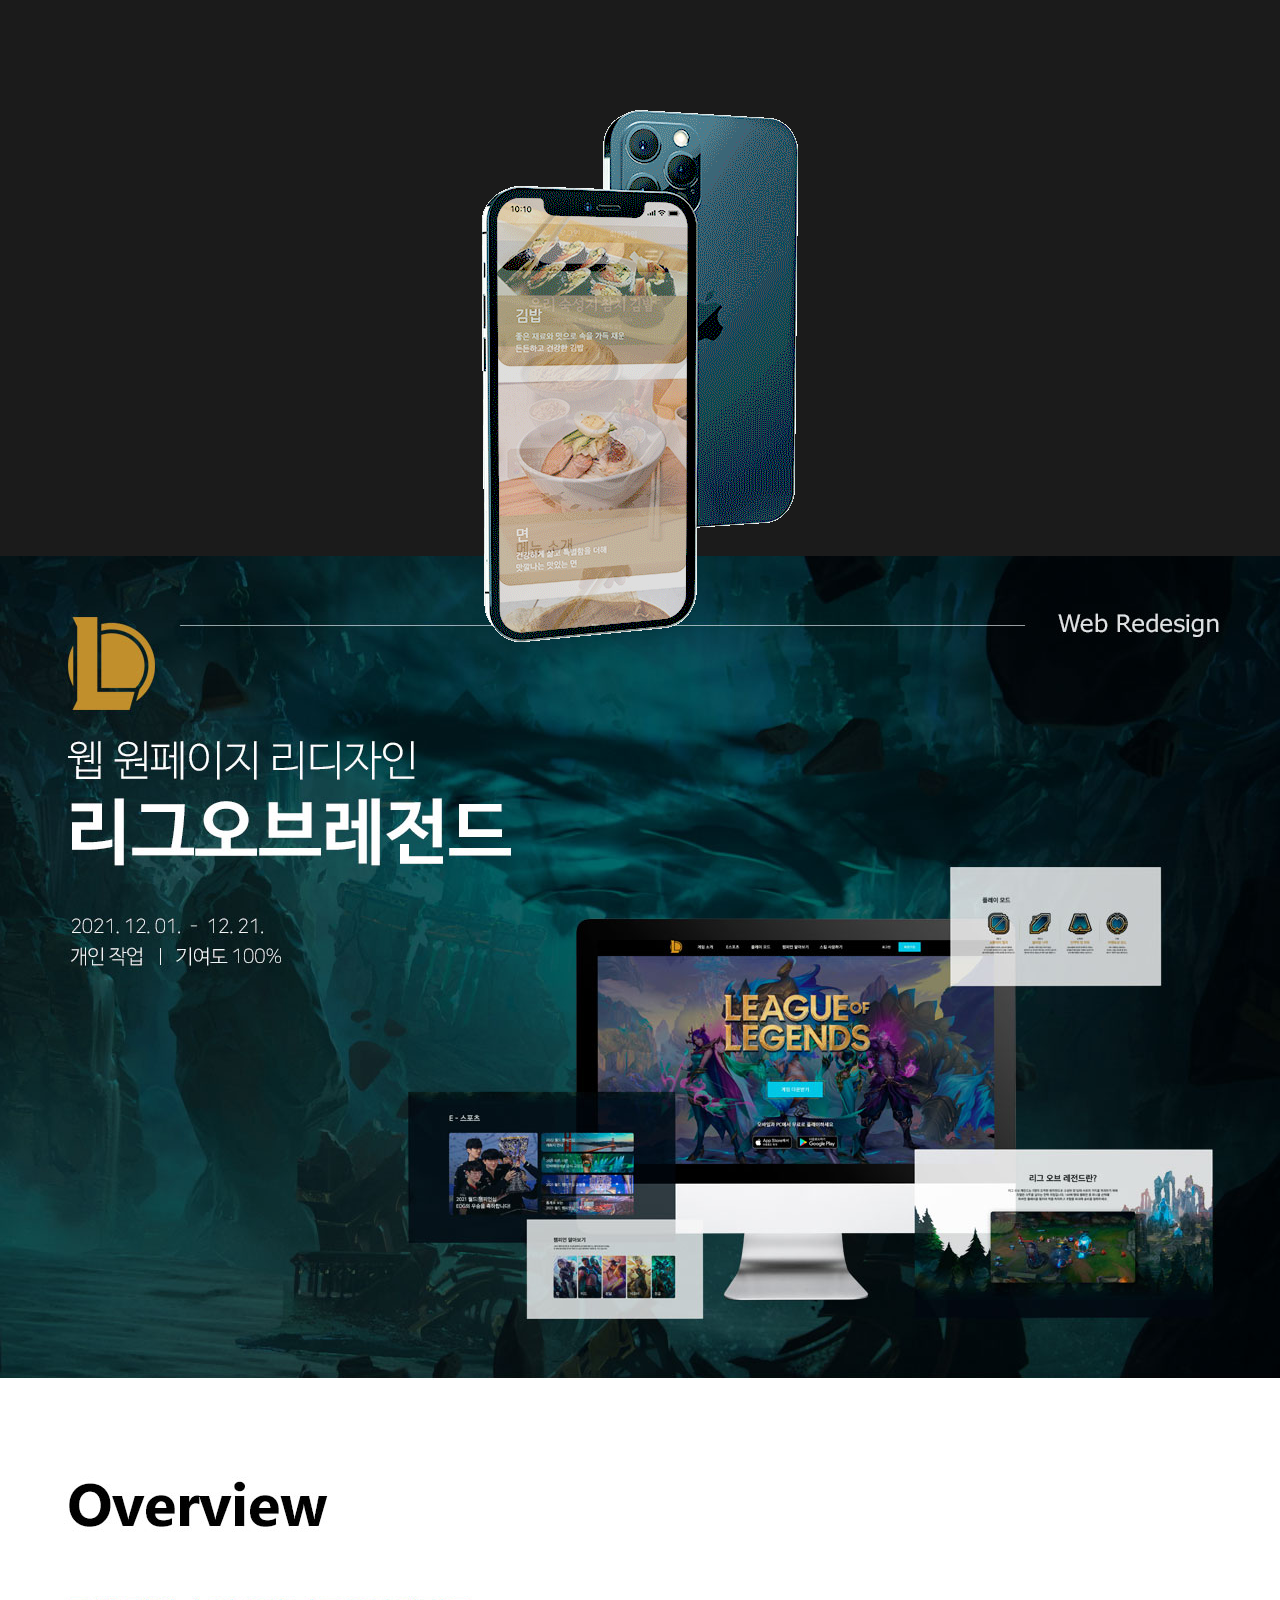
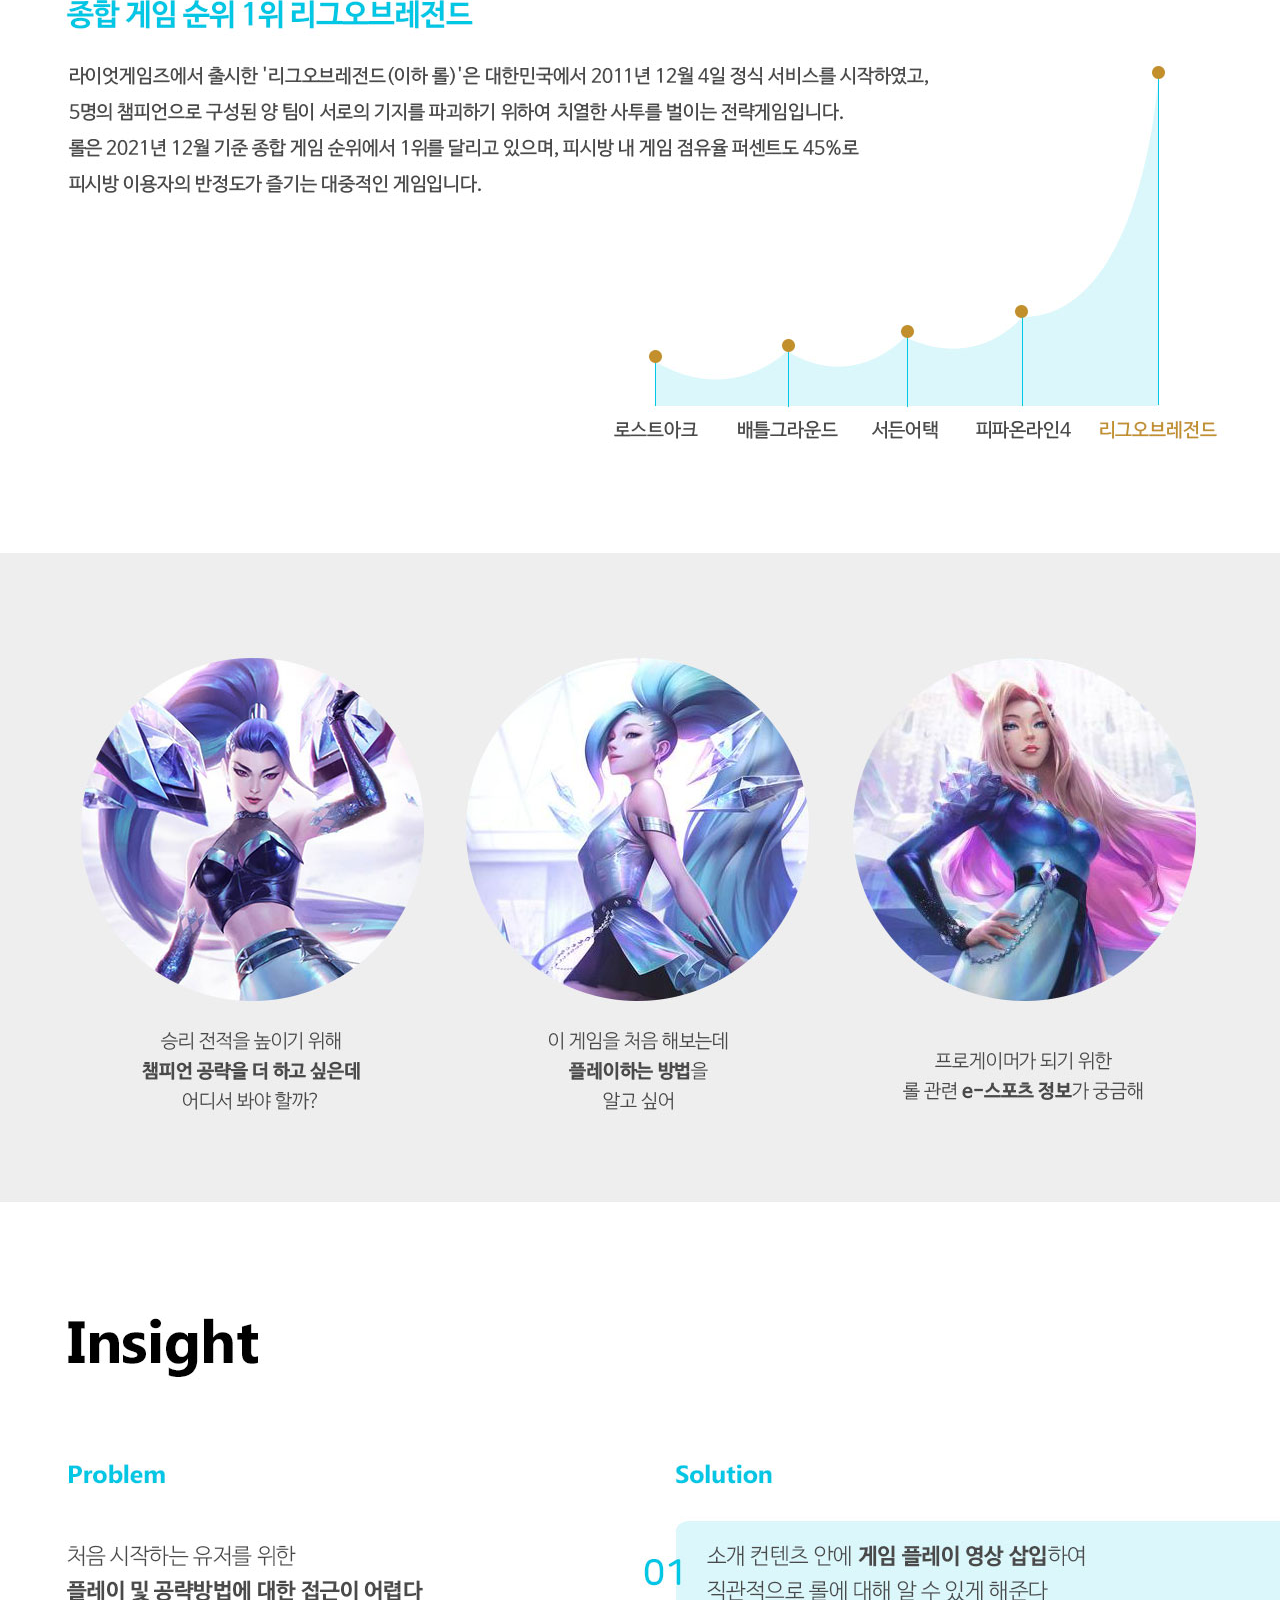
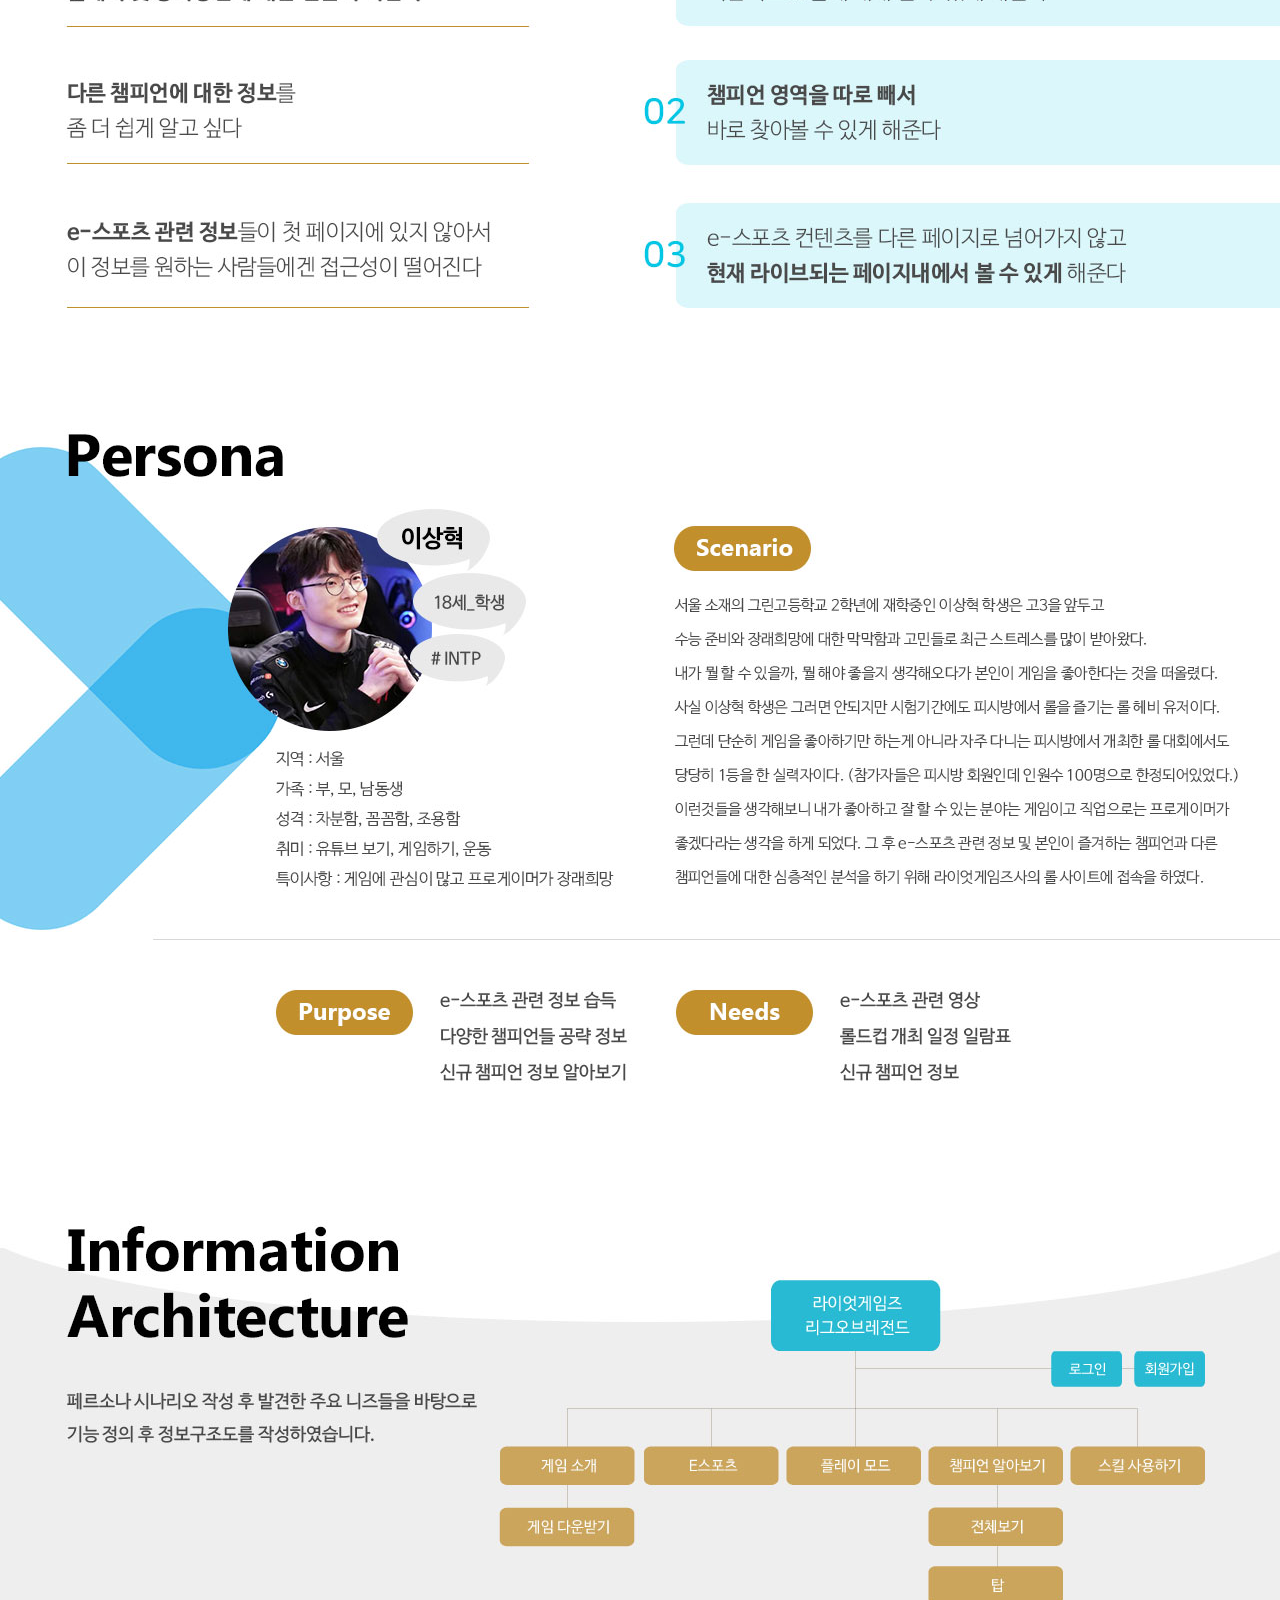
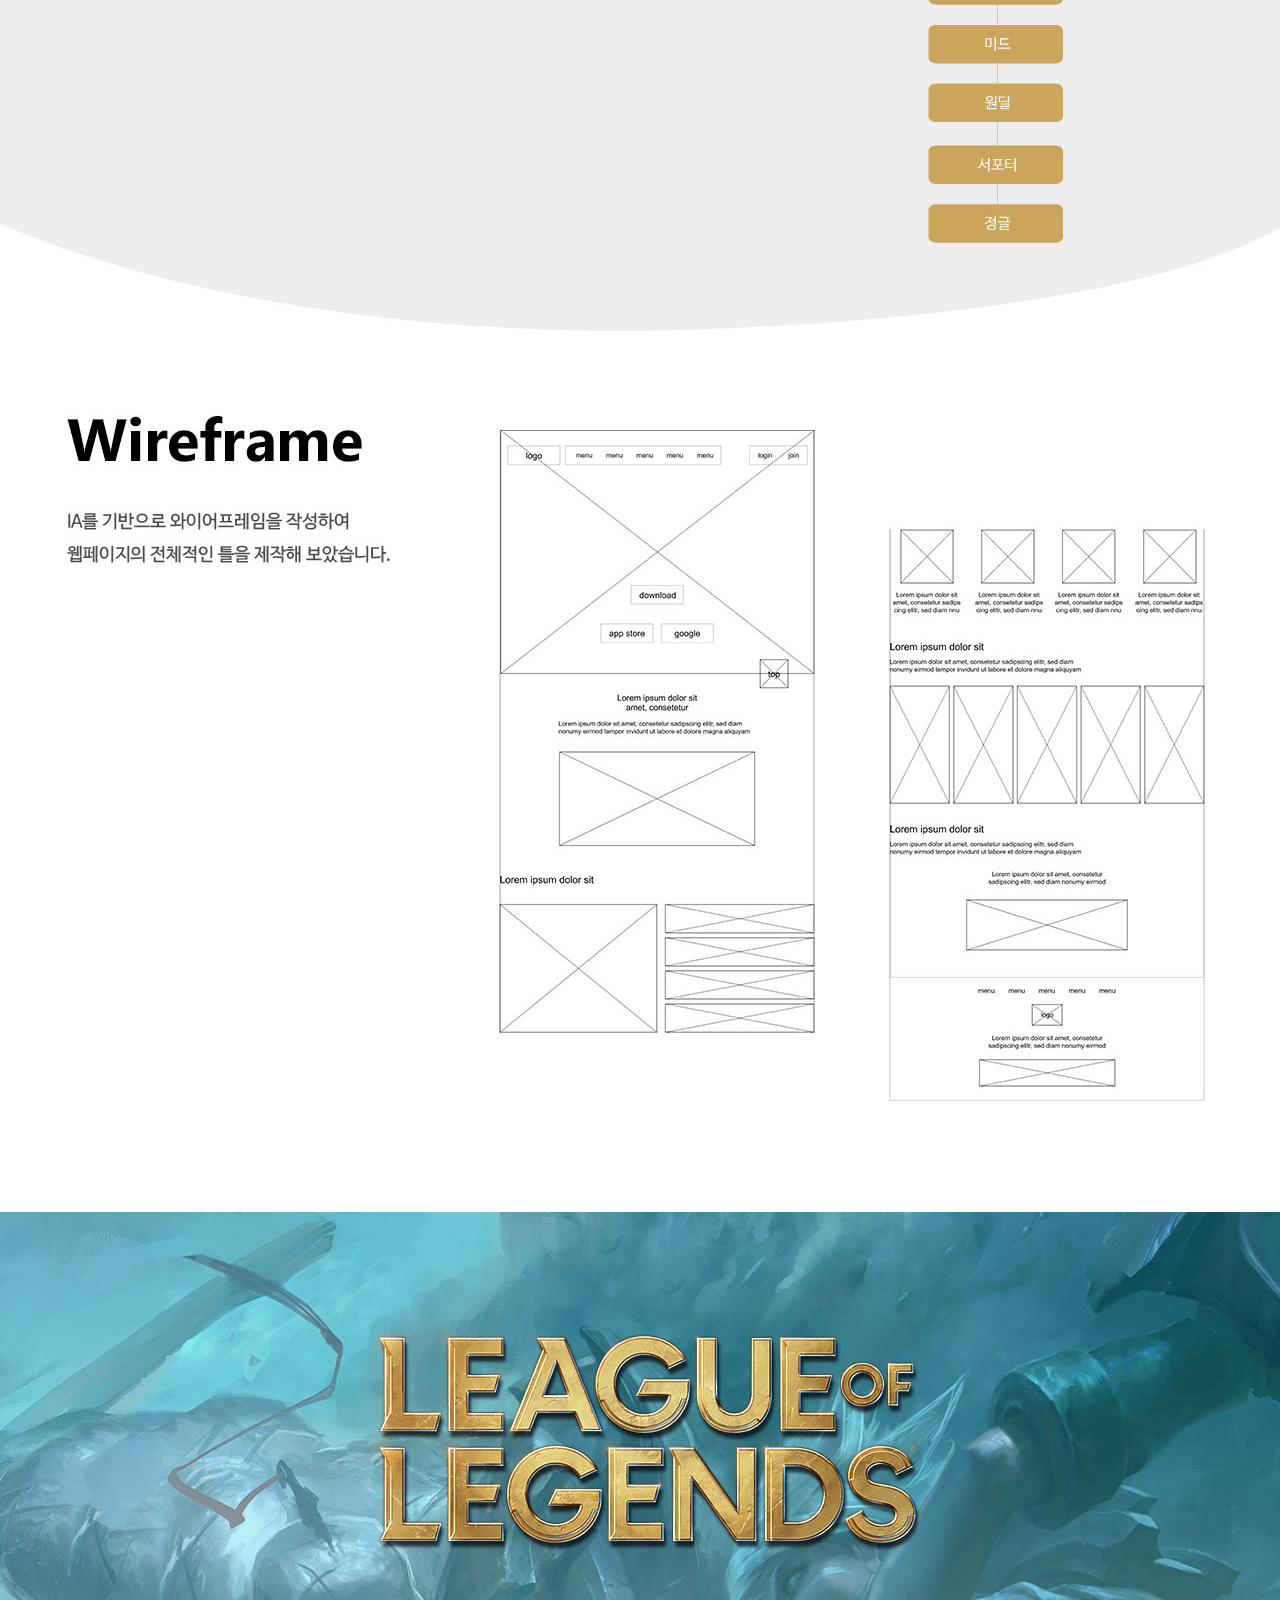
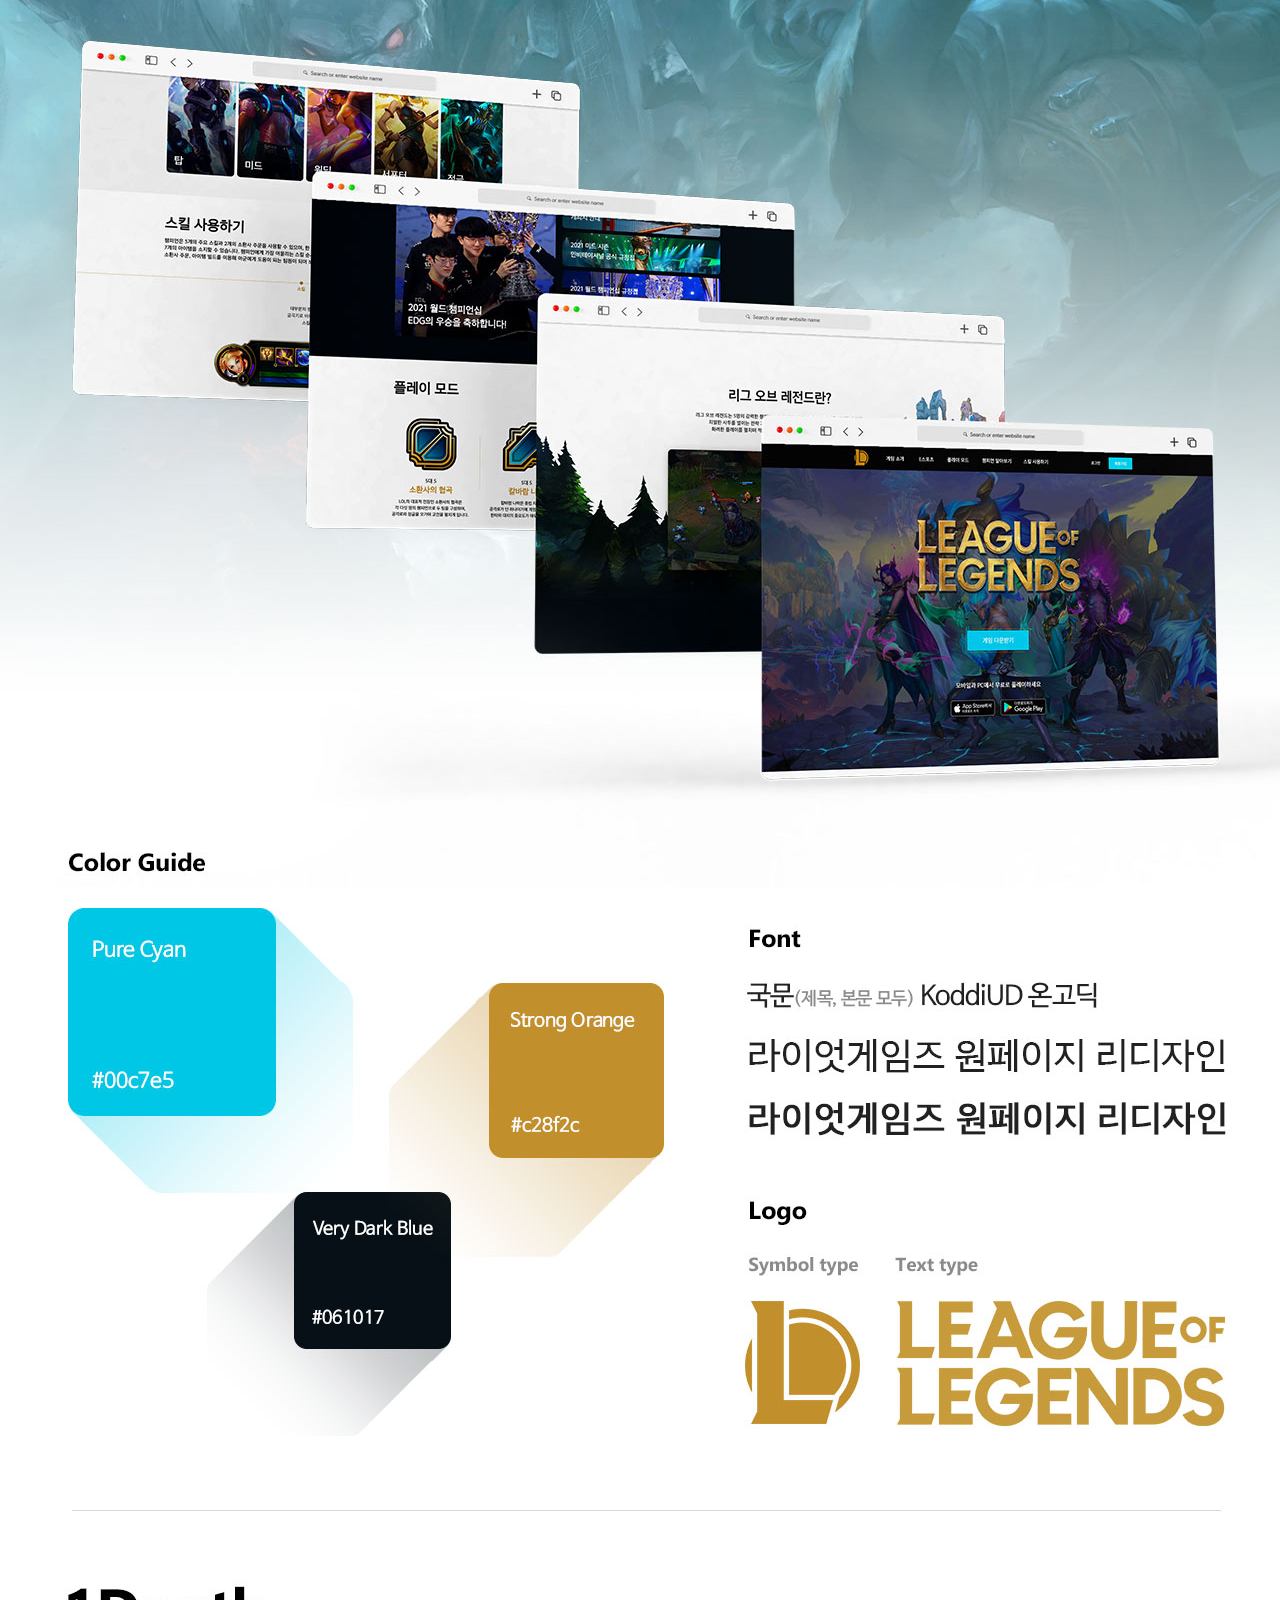
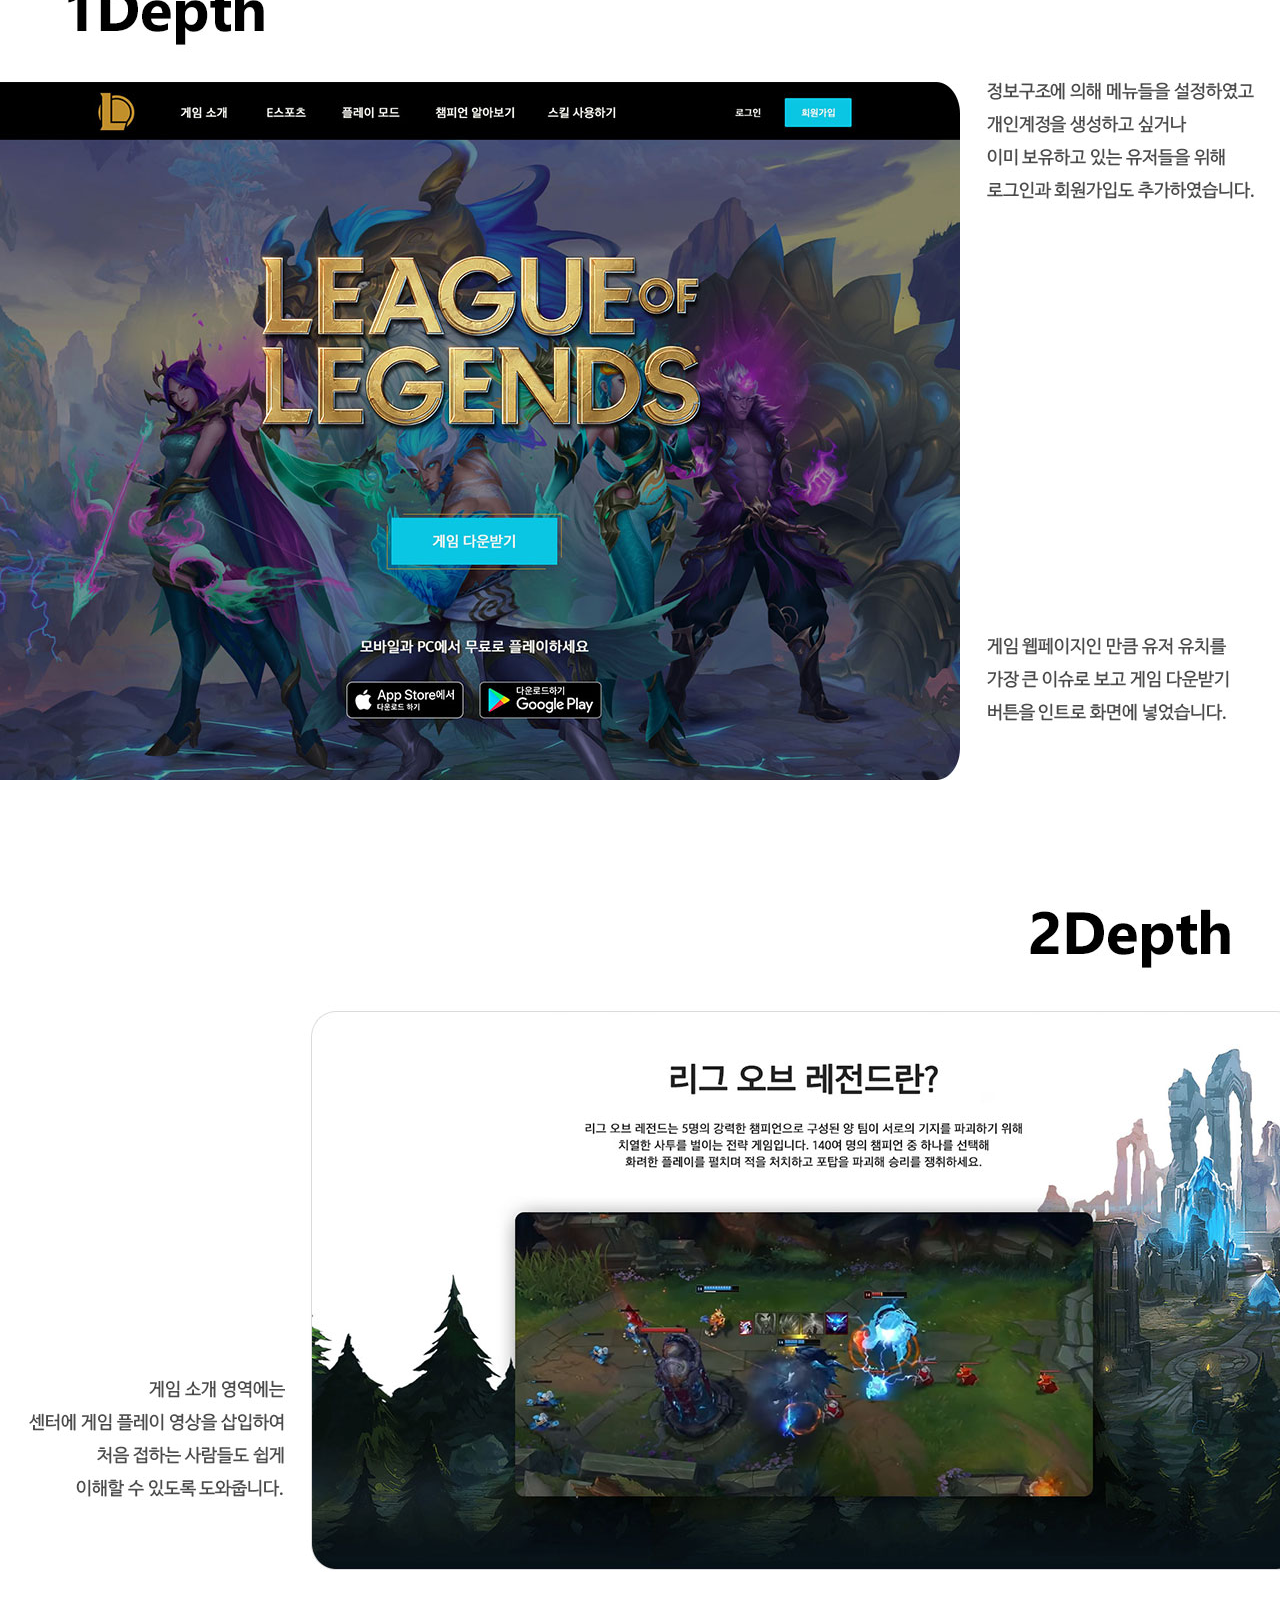
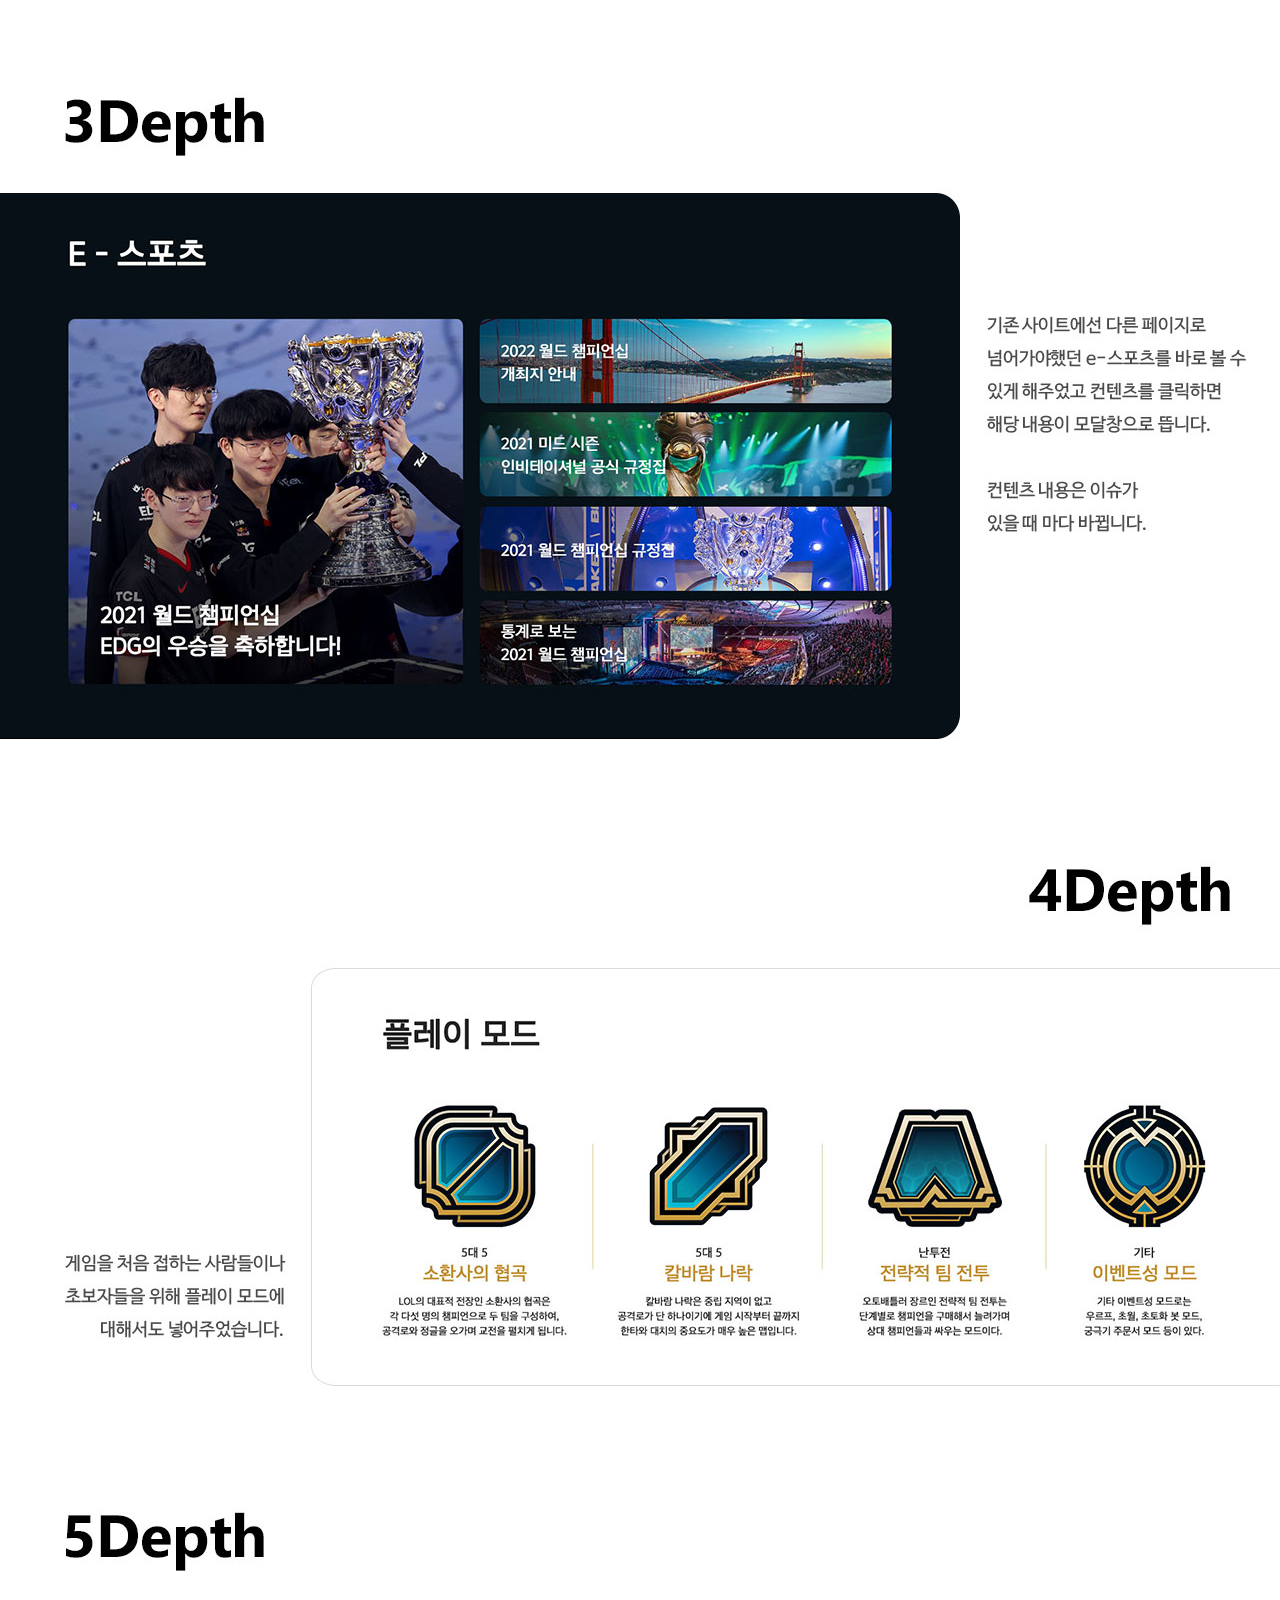
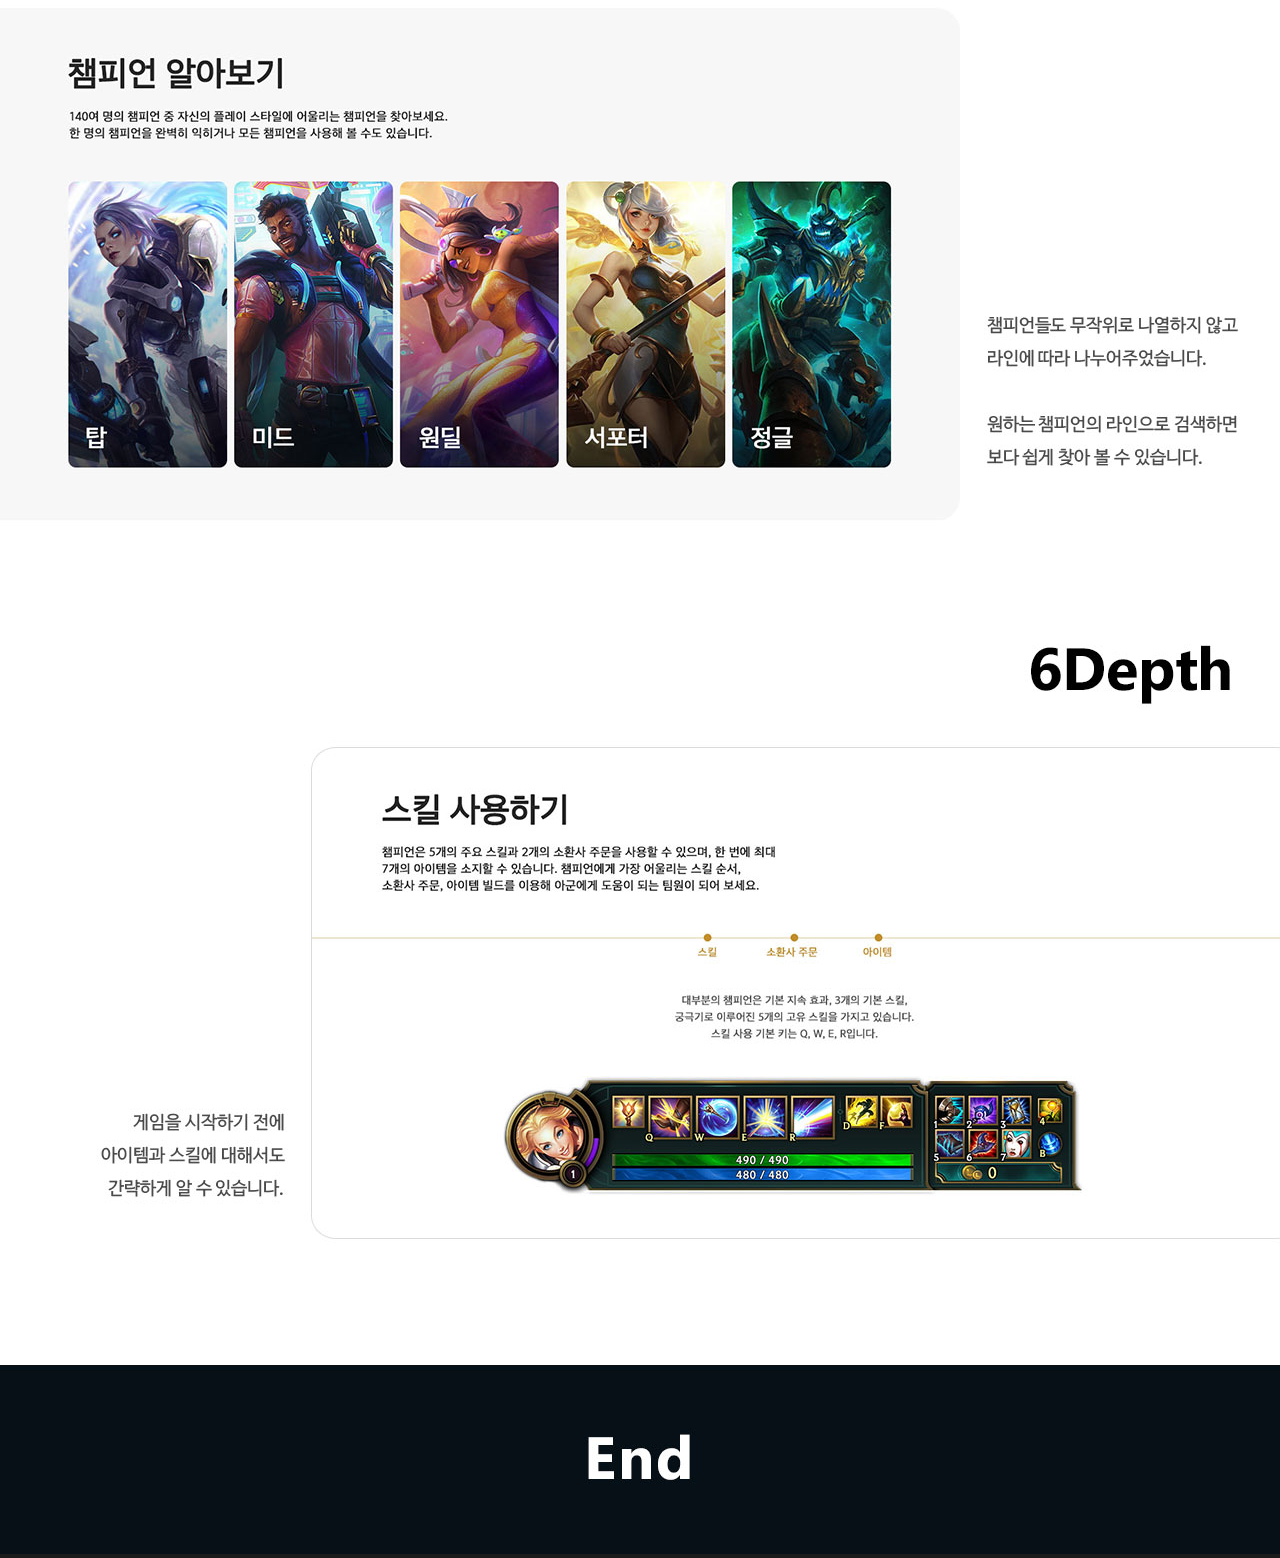
==== kim.html @ fb11fb02 "Add files via upload" ====
<!DOCTYPE html>
<html lang="ko">
<head>
    <meta charset="UTF-8">
    <meta http-equiv="X-UA-Compatible" content="IE=edge">
    <meta name="viewport" content="width=device-width, initial-scale=1.0">
    <title>바르다김선생 상세페이지</title>
    <style>
        *{margin:0px; padding:0px;}
            body{background-color: rgb(27, 27, 27);}
            a{text-decoration: none; color: #fff;}

            .mockup{
                position: relative;
                    top: 100px;
                z-index: 999;
            }
            body img{
                position: relative;
                    left: 50%;
                transform: translate(-50%);
            }
            aside a{
                position: fixed;
                    right: 100px;
                    top: 800px;
    
                width: 80px;
                height: 80px;
                border-radius: 40px;
    
                font-size: 20px;
                line-height: 77px;
                text-align: center;
                background-color: #00c7e5;
    
                display: none;
                z-index: 1000;
                transition: 0.3s;
            }
            aside a:hover{
                border-radius: 10px;
                background-color: #c28f2c;
            }
        </style>
    
        <!-- 제이쿼리 -->
        <script src="https://ajax.googleapis.com/ajax/libs/jquery/1.12.4/jquery.min.js"></script>
        <script>
            $(window).scroll(function(){
                
                let sPos = $(this).scrollTop();
    
                console.log(sPos);
    
                if(sPos >= 500){
                    $('aside a').fadeIn();
                }else{
                    $('aside a').fadeOut();
                }
            });
    
            $('aside a').click(function(){
                $('html,body').animate({scrollTop : 0}, 700);
                return false;
            });
        </script>
</head>
<body>
    <aside><a href="lol.html" title="상단 바로가기">Top</a></aside>
    <img src="./img/kim.gif" alt="바르다김선생 목업" class="mockup">
    <img src="./img/lol_detail.jpg" alt="바르다김선생 상세페이지">
</body>
</html>
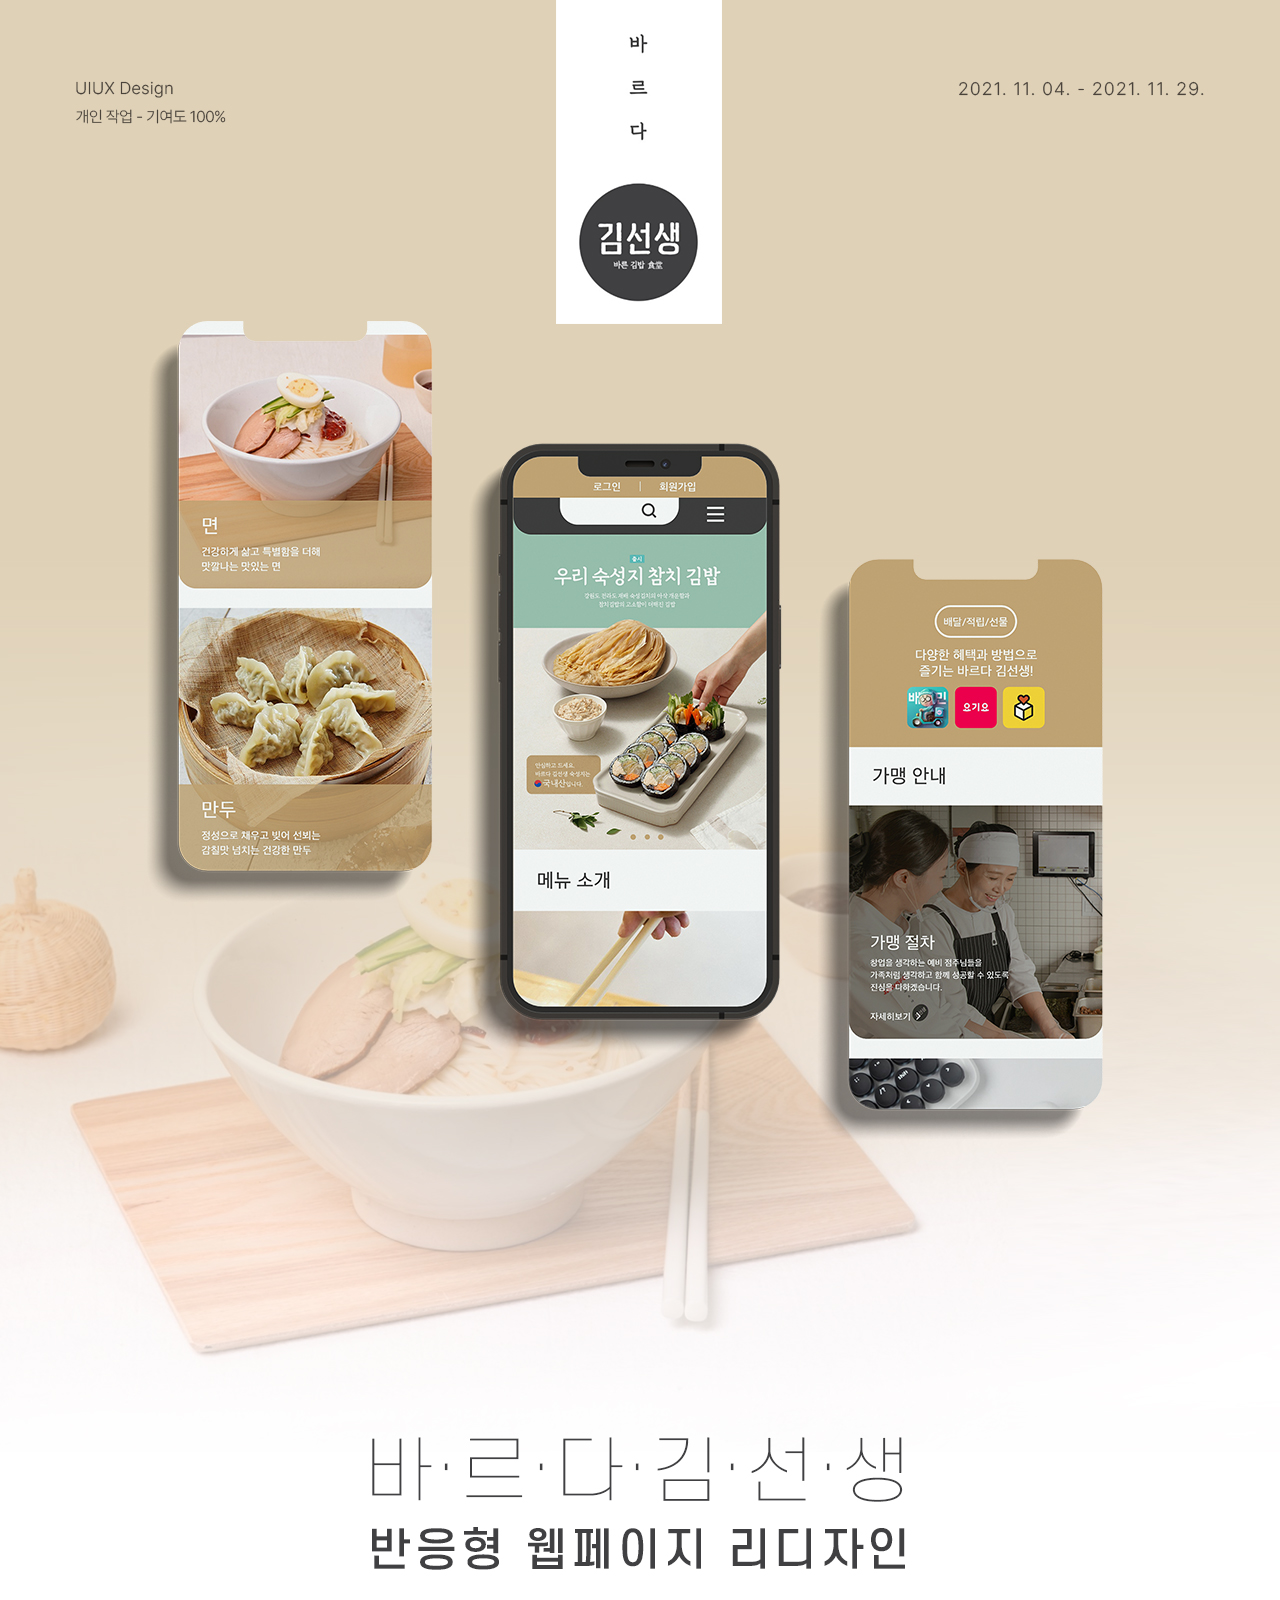
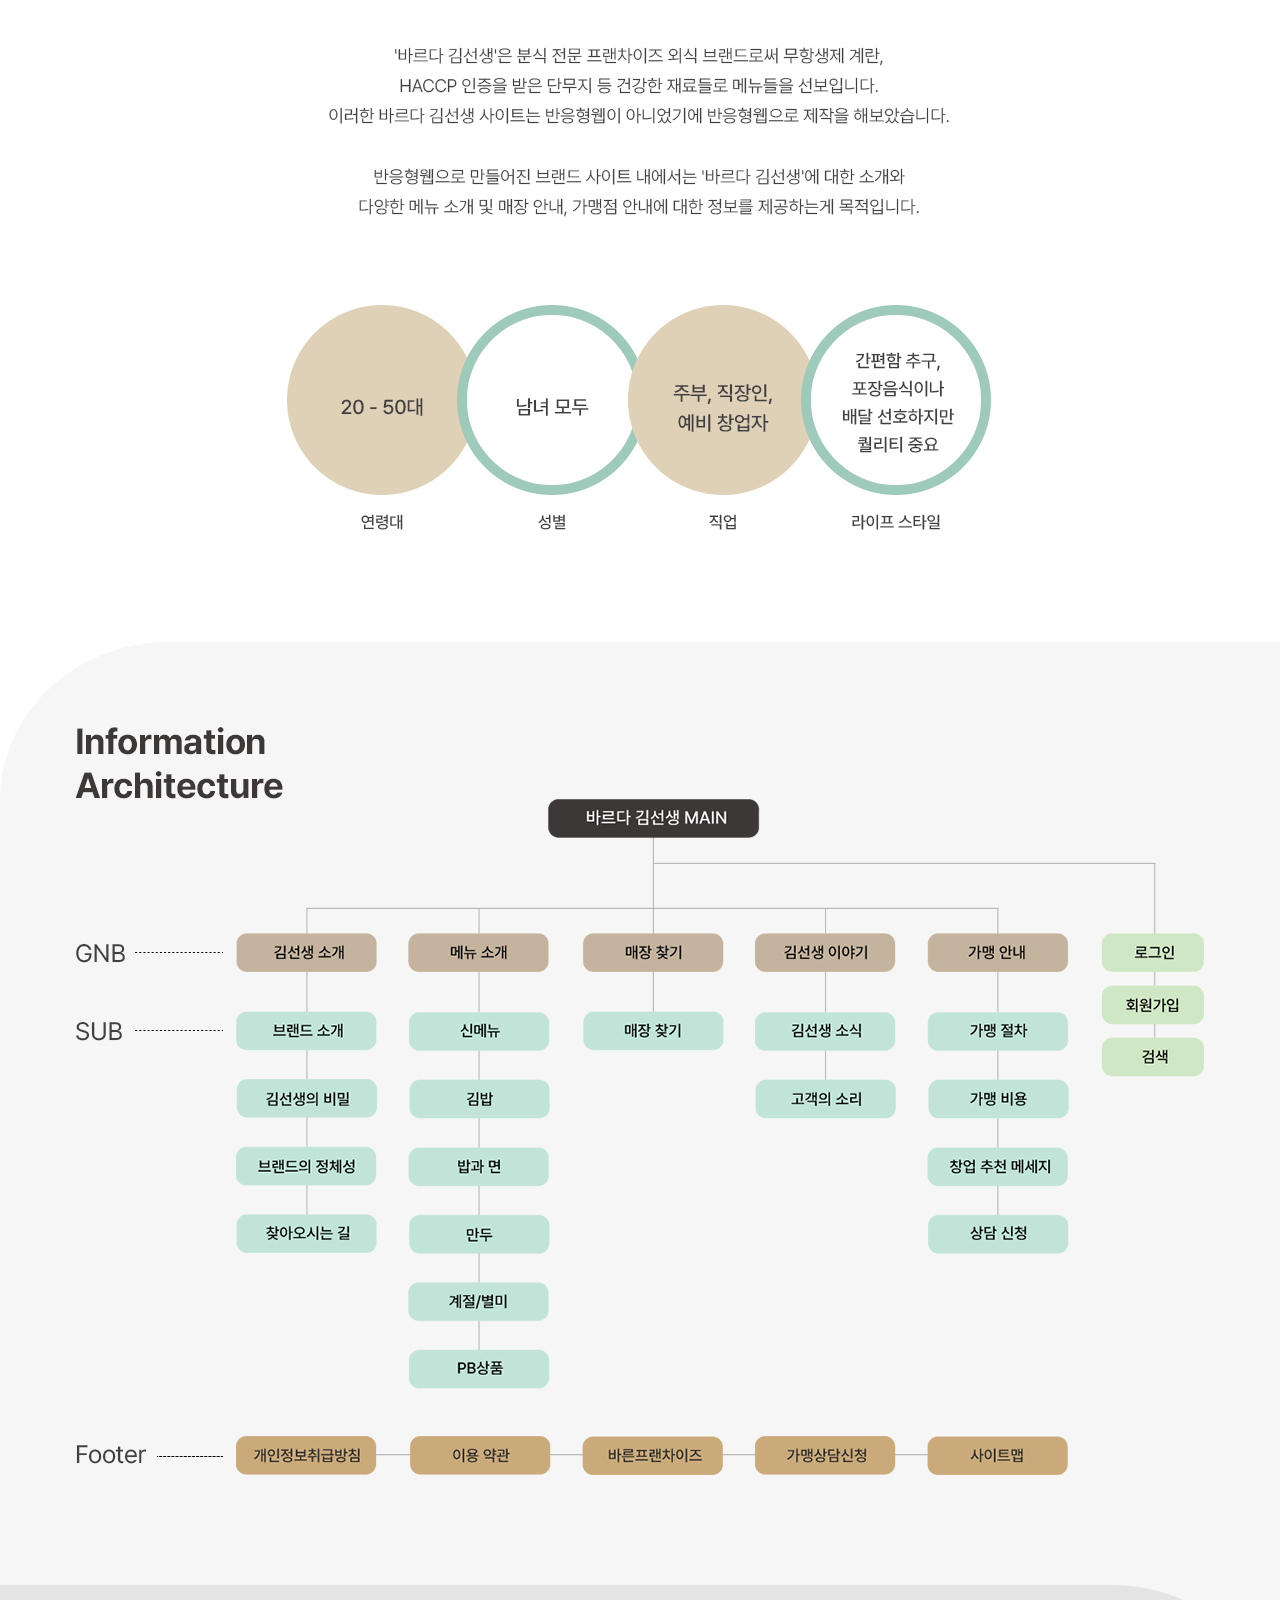
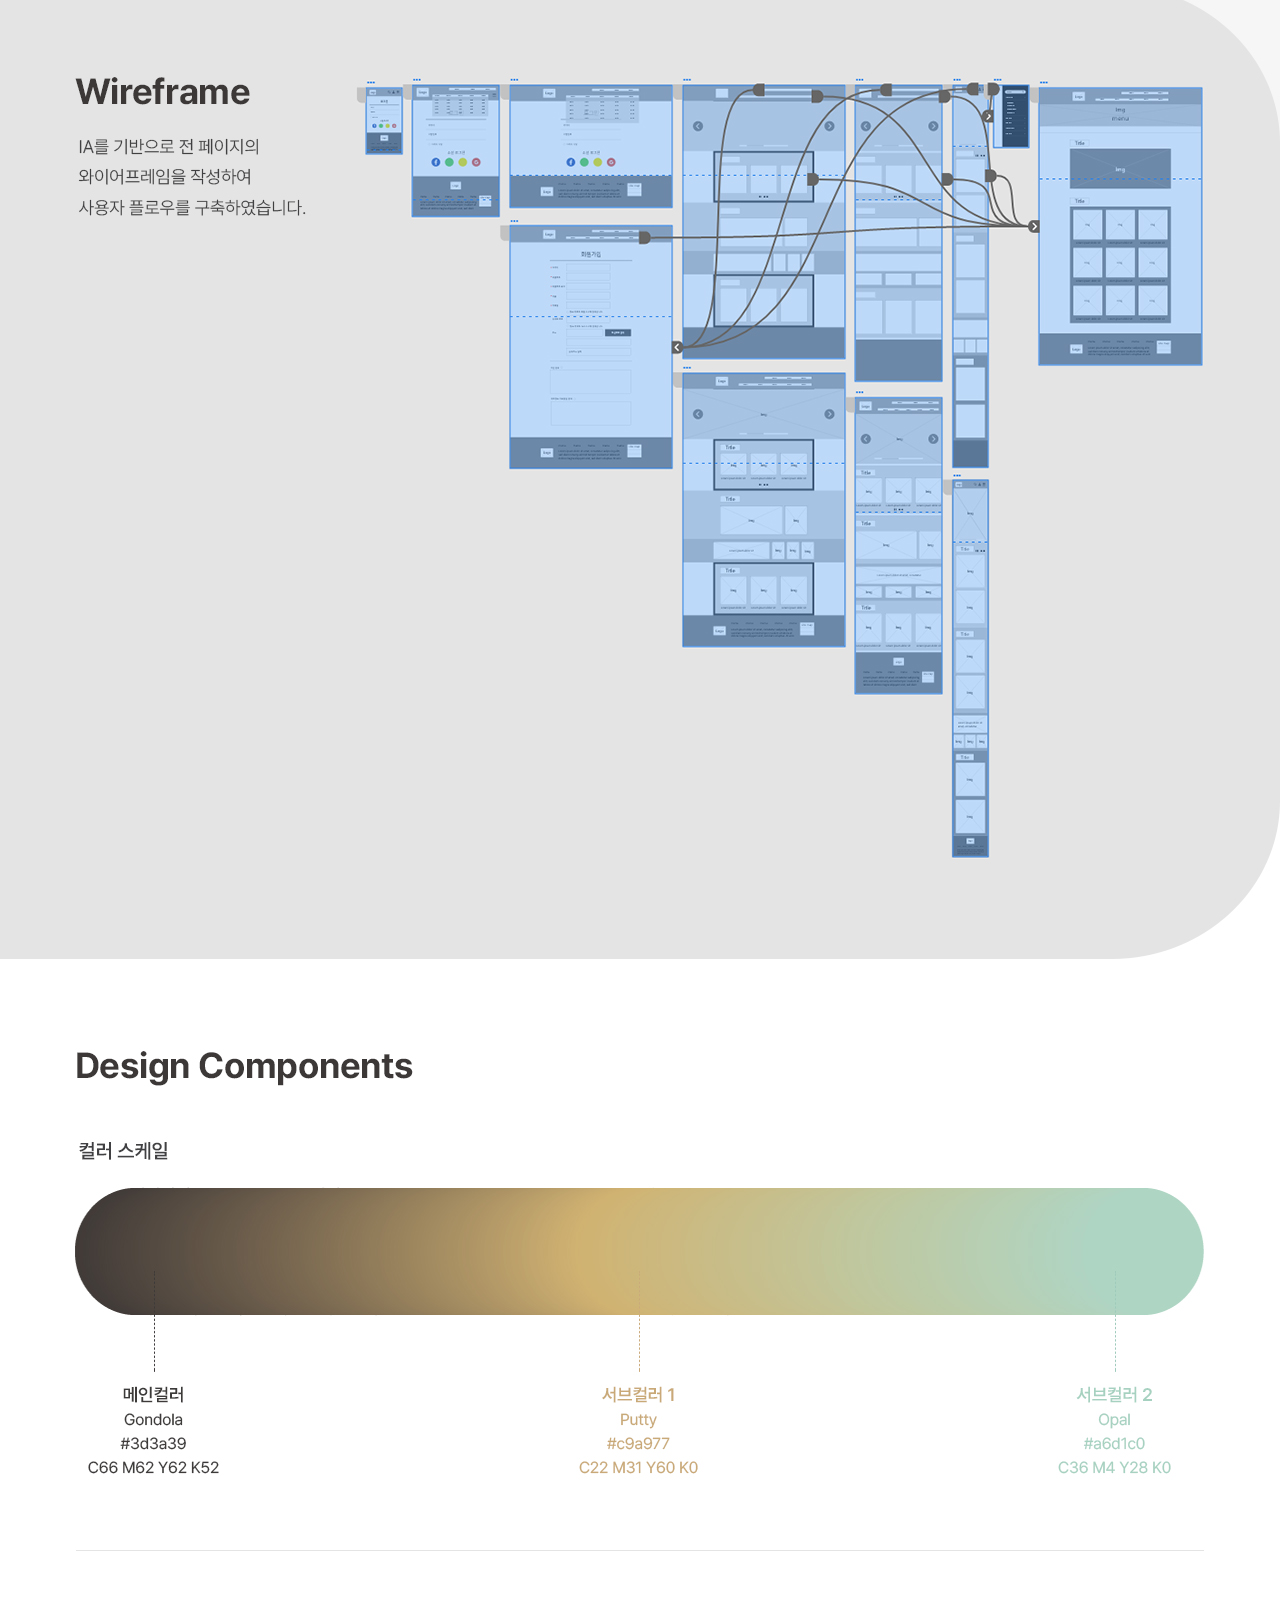
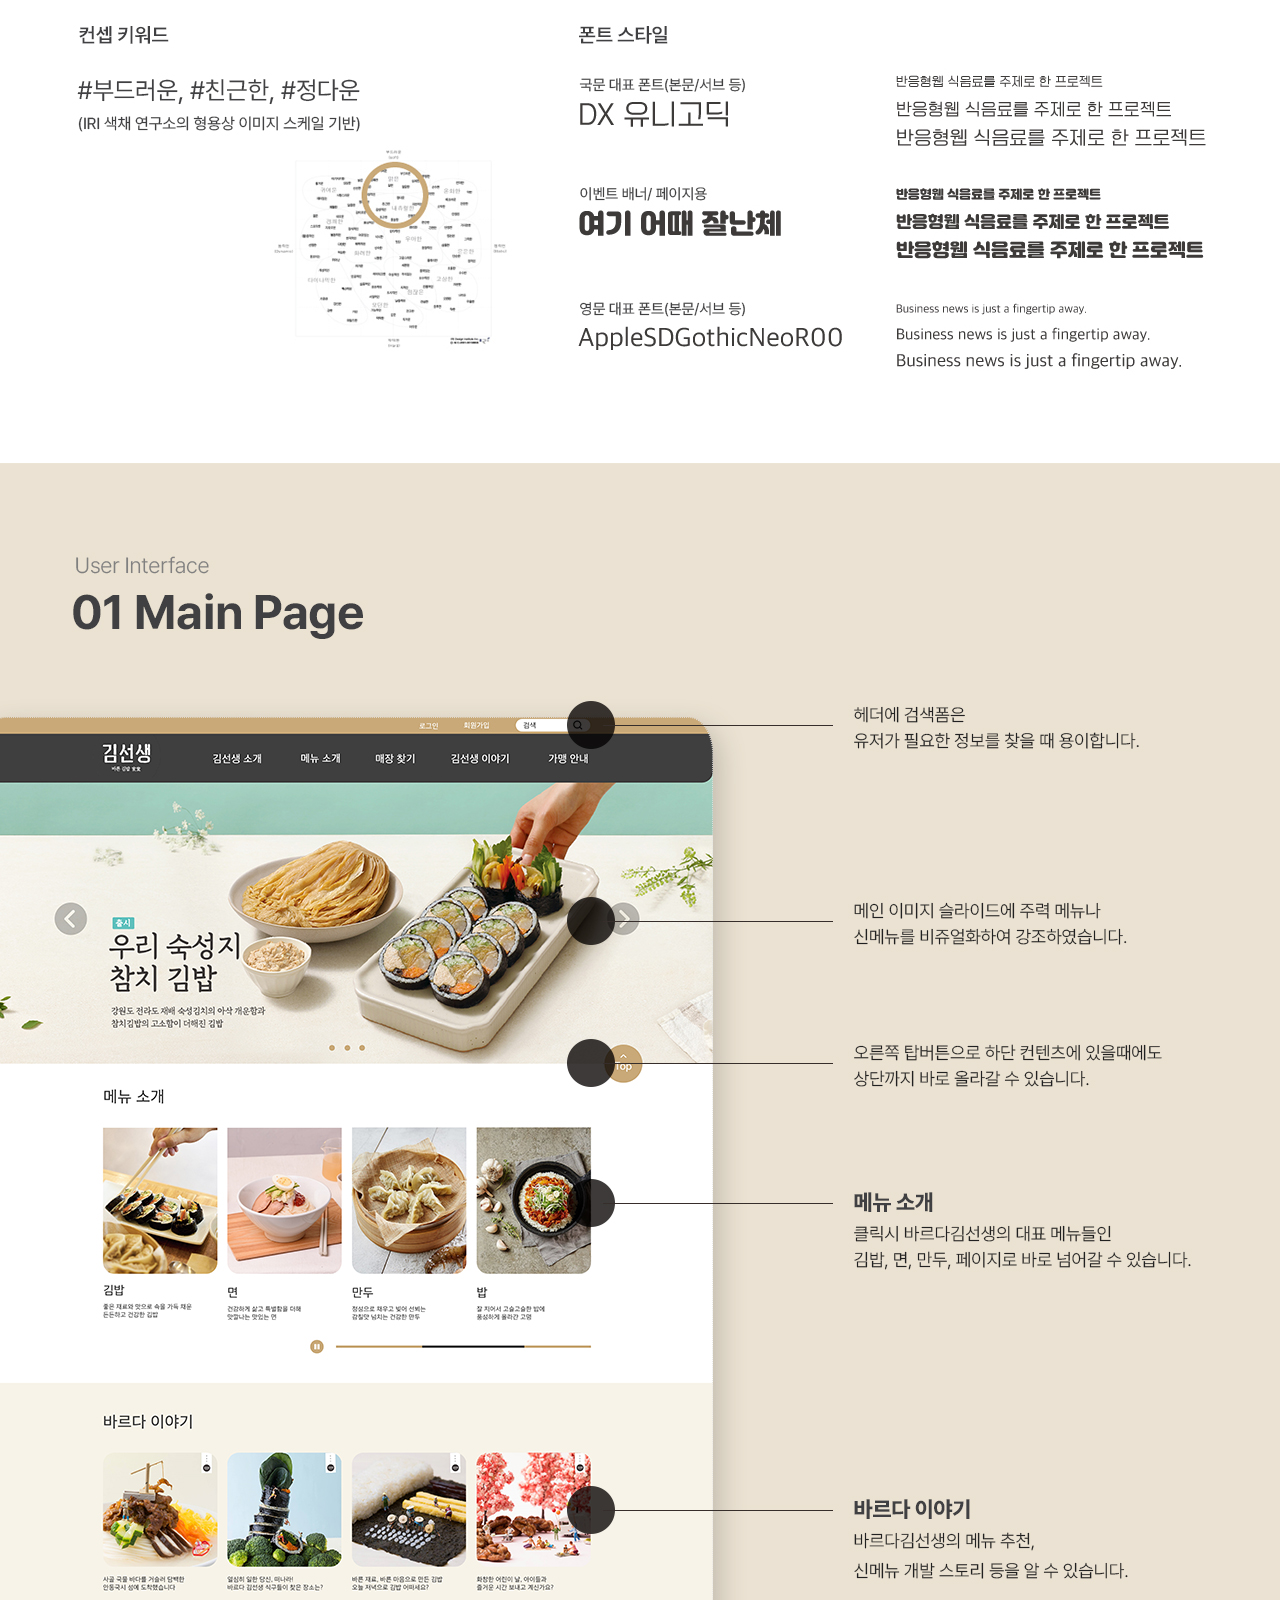
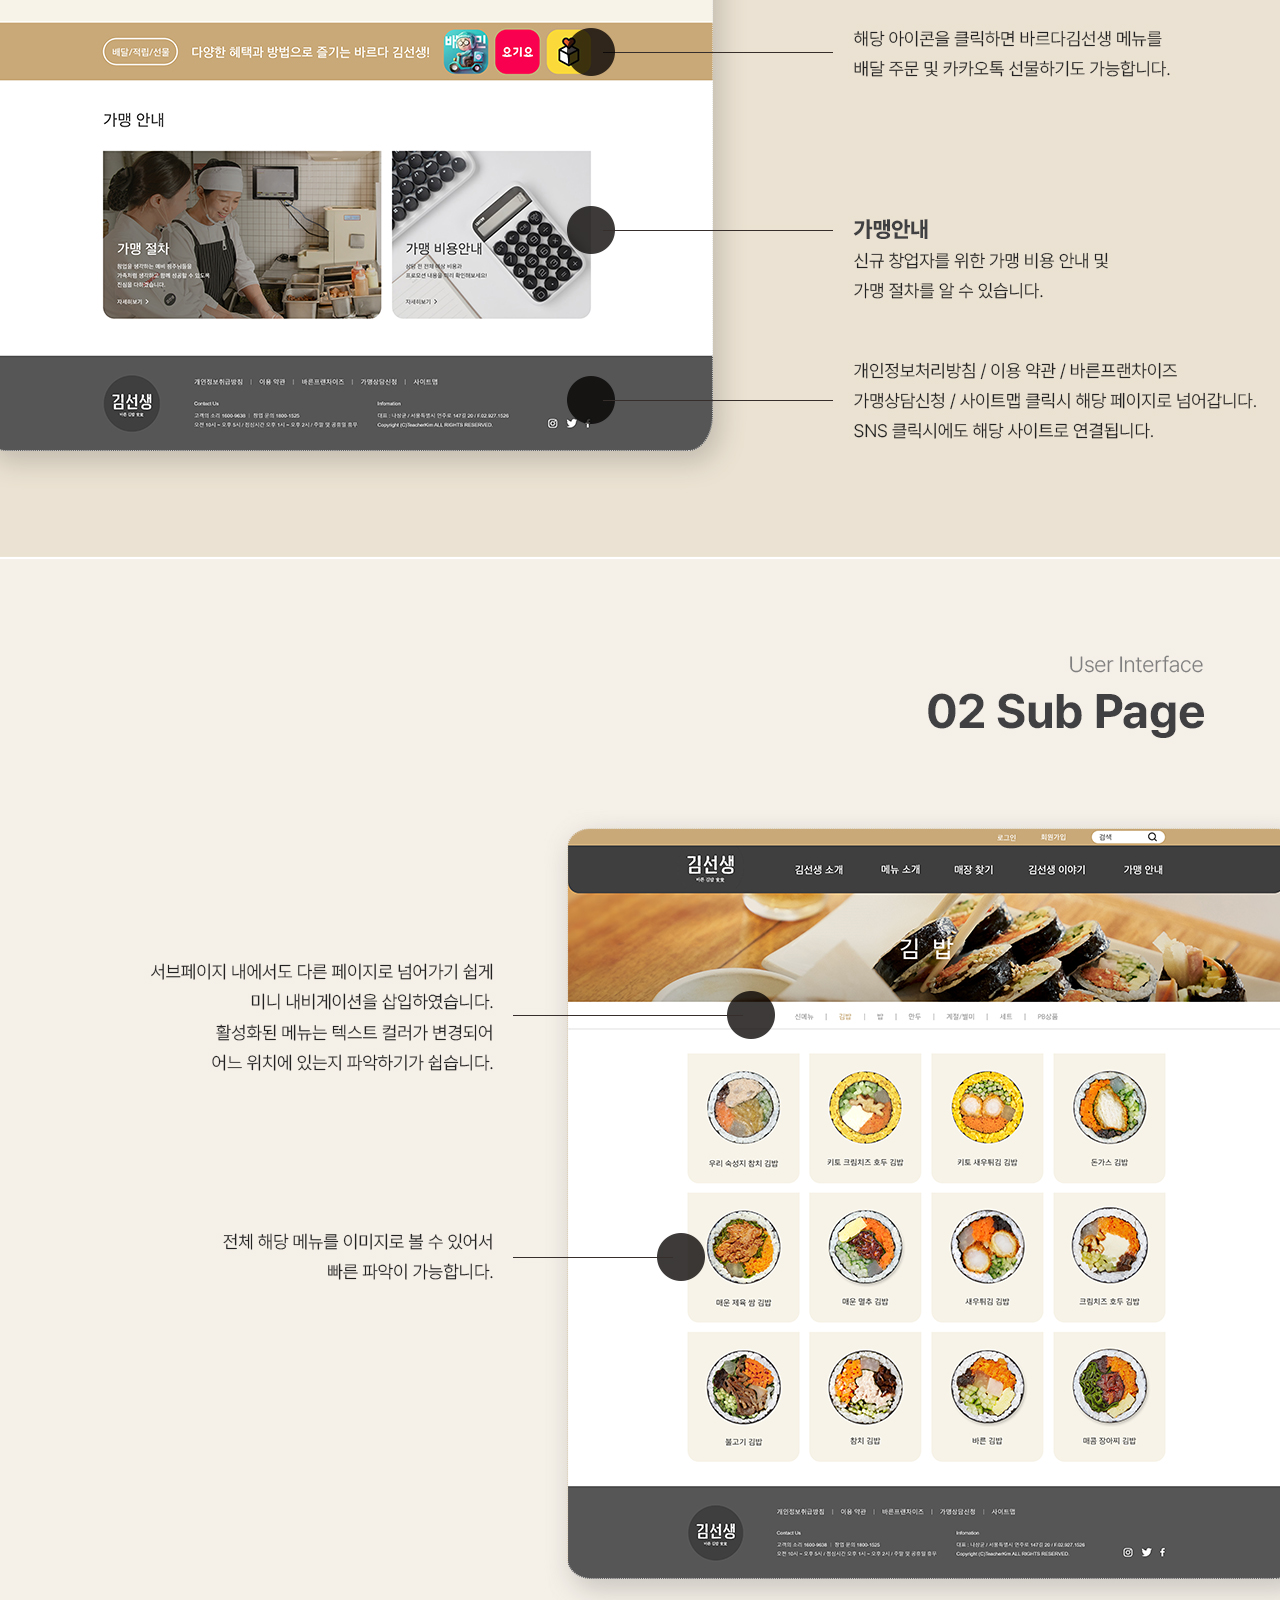
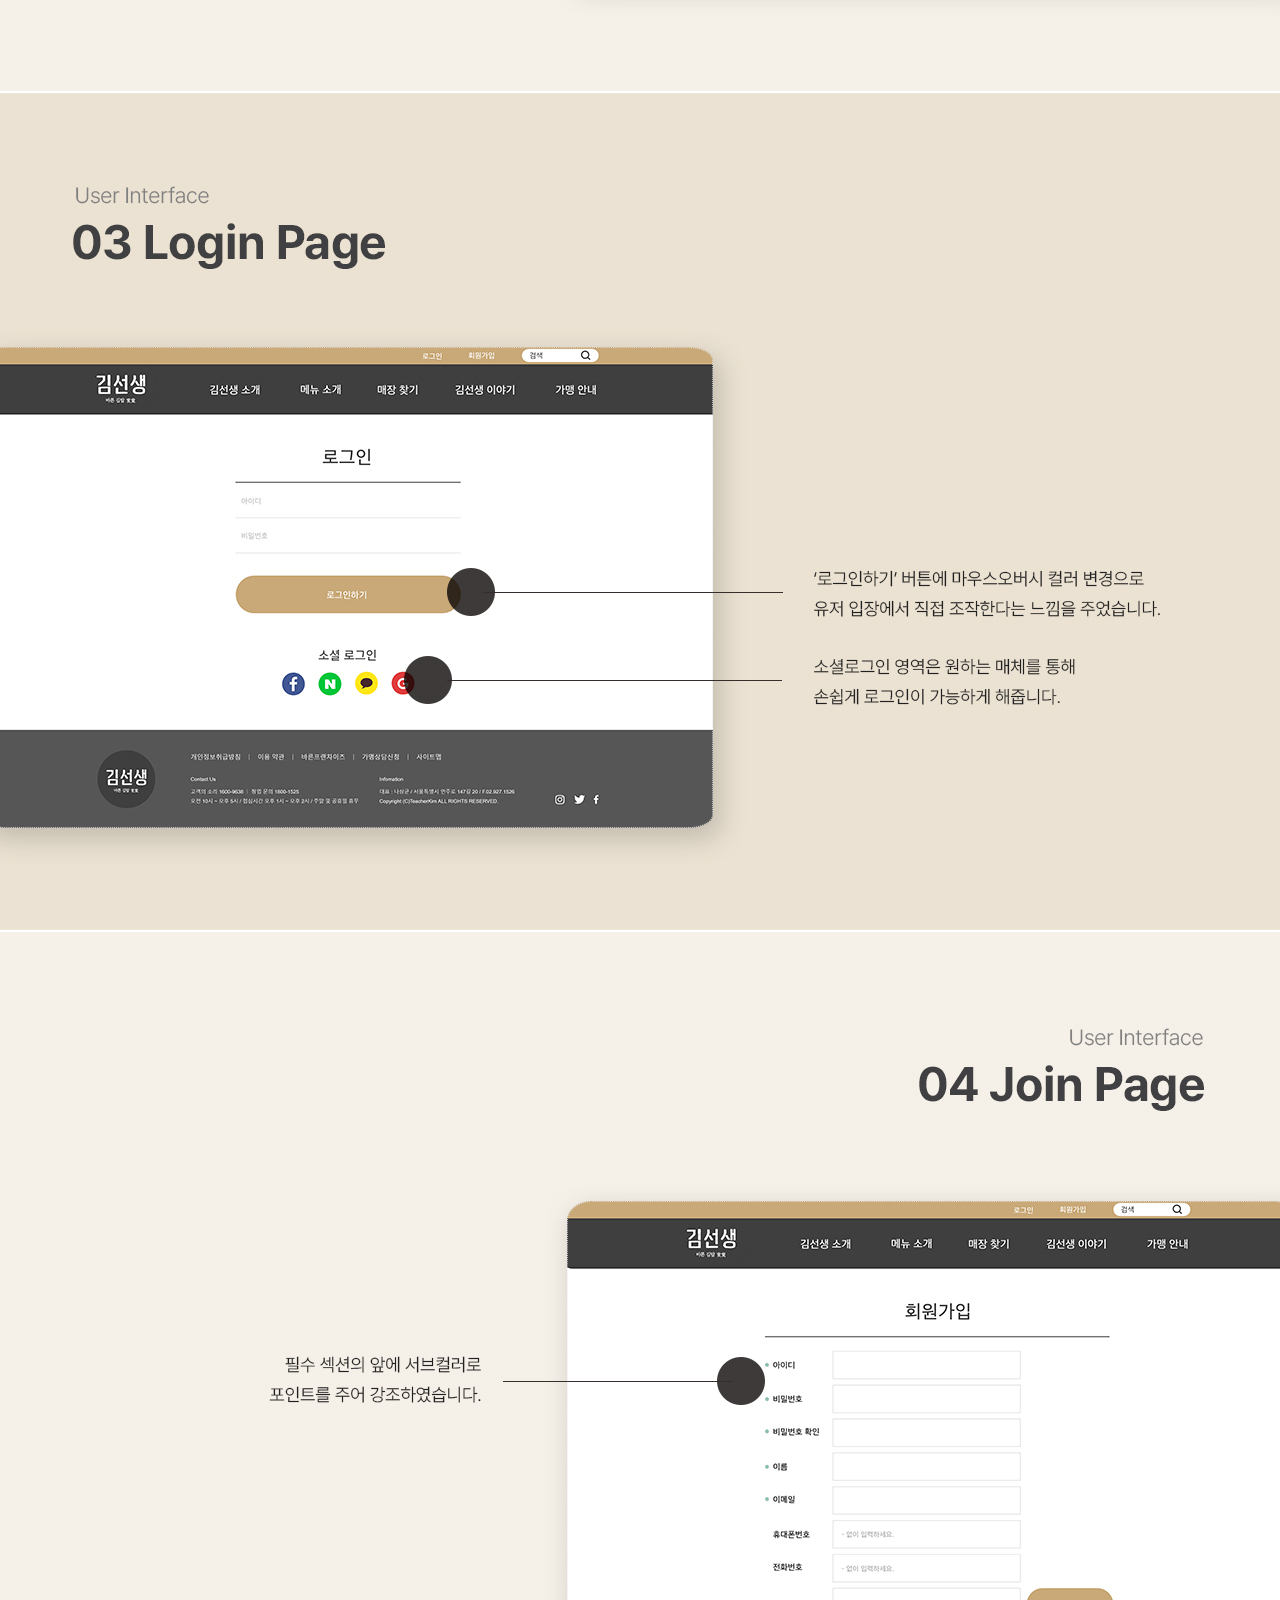
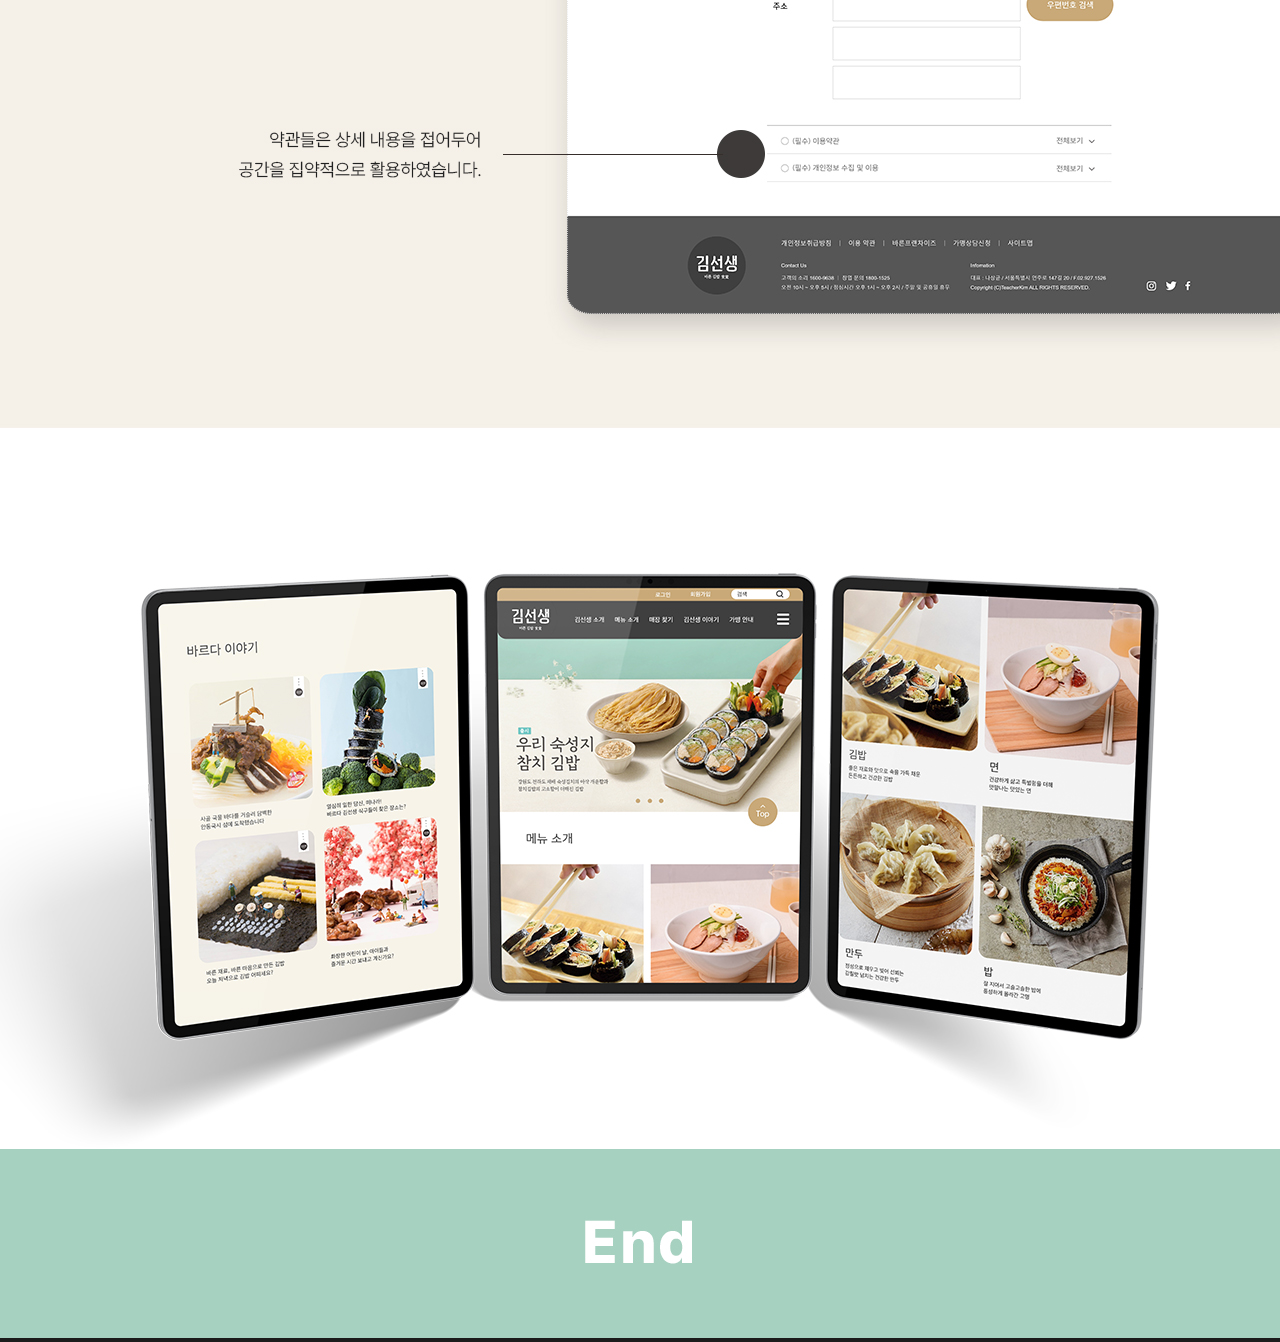
==== commit 8376c9ed: "Add files via upload" ====
--- a/kim.html
+++ b/kim.html
@@ -32,7 +32,8 @@
                 font-size: 20px;
                 line-height: 77px;
                 text-align: center;
-                background-color: #00c7e5;
+                color: #3d3a39;
+                background-color: #a6d1c0;
     
                 display: none;
                 z-index: 1000;
@@ -40,7 +41,8 @@
             }
             aside a:hover{
                 border-radius: 10px;
-                background-color: #c28f2c;
+                color: #fff;
+                background-color: #3d3a39;
             }
         </style>
     
@@ -68,7 +70,7 @@
 </head>
 <body>
     <aside><a href="lol.html" title="상단 바로가기">Top</a></aside>
-    <img src="./img/kim.gif" alt="바르다김선생 목업" class="mockup">
-    <img src="./img/lol_detail.jpg" alt="바르다김선생 상세페이지">
+    <!-- <img src="./img/kim.gif" alt="바르다김선생 목업" class="mockup"> -->
+    <img src="./img/kim_detail.jpg" alt="바르다김선생 상세페이지">
 </body>
 </html>